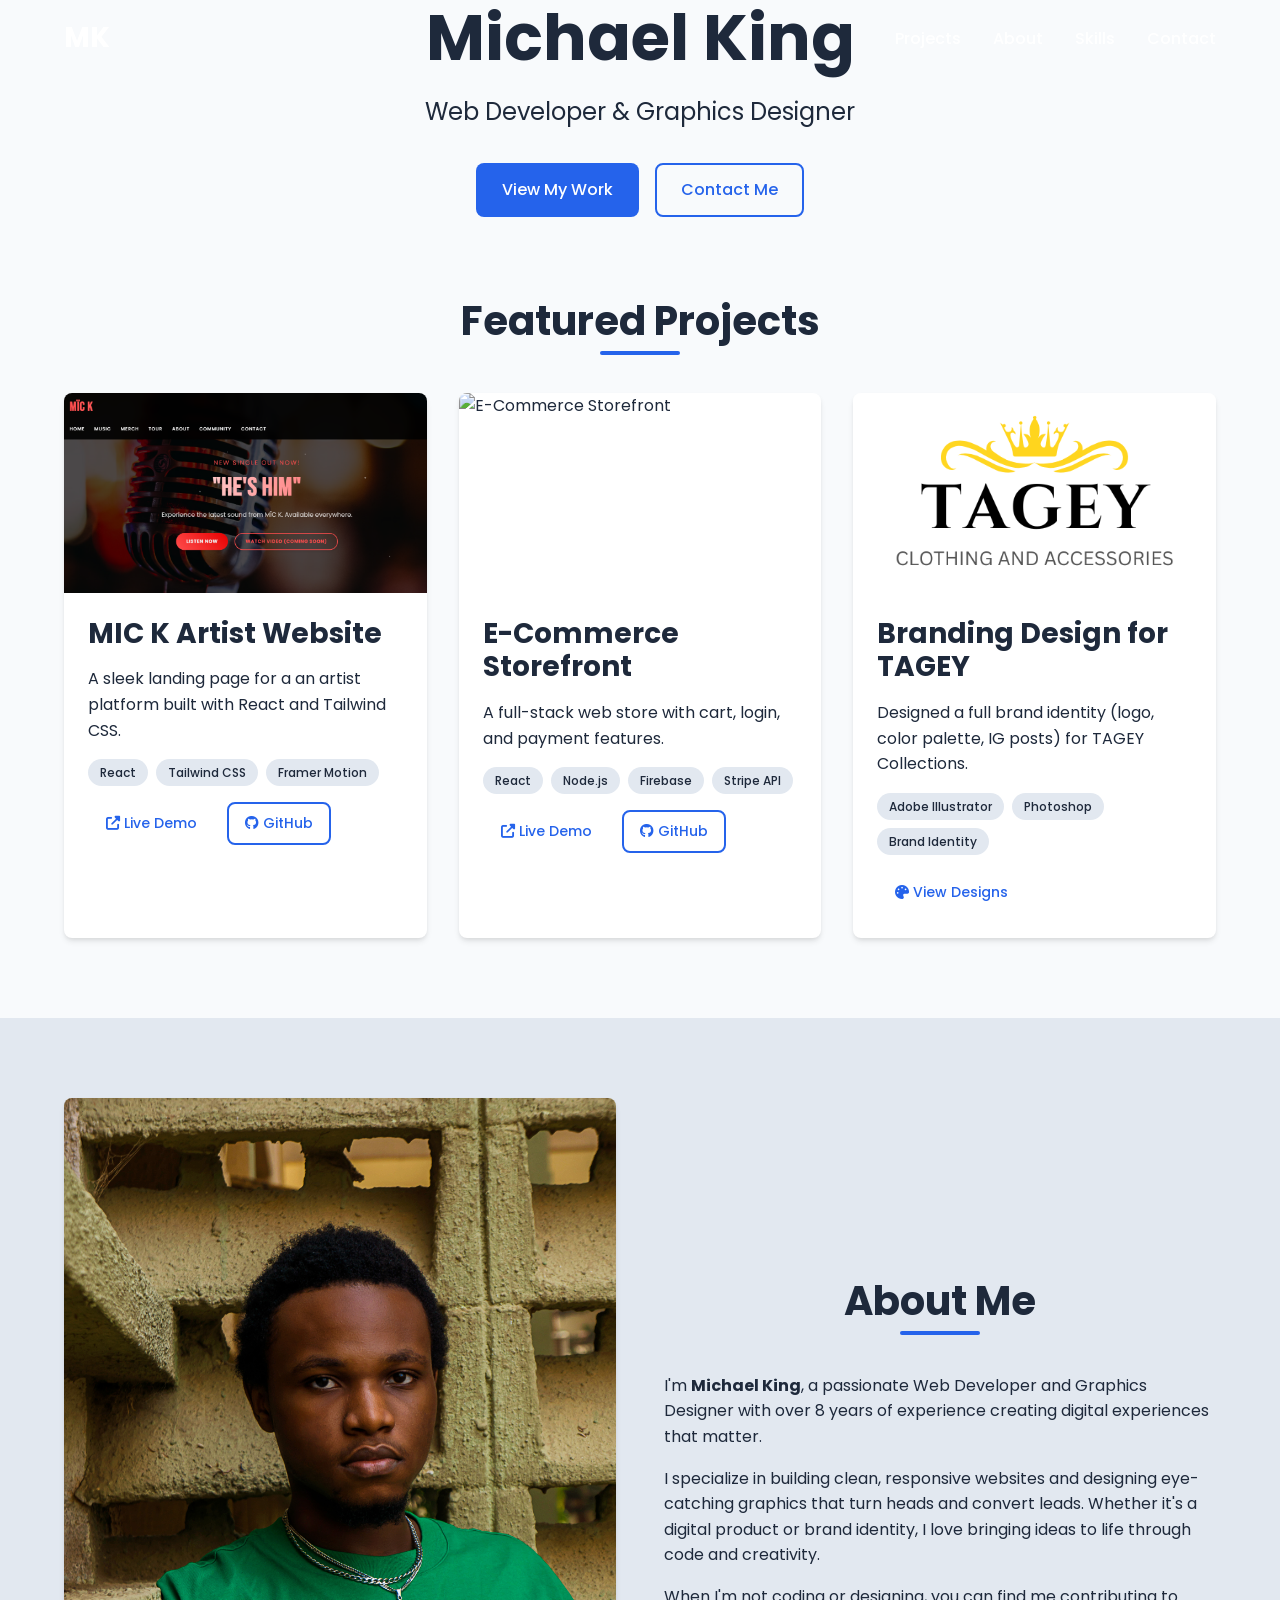
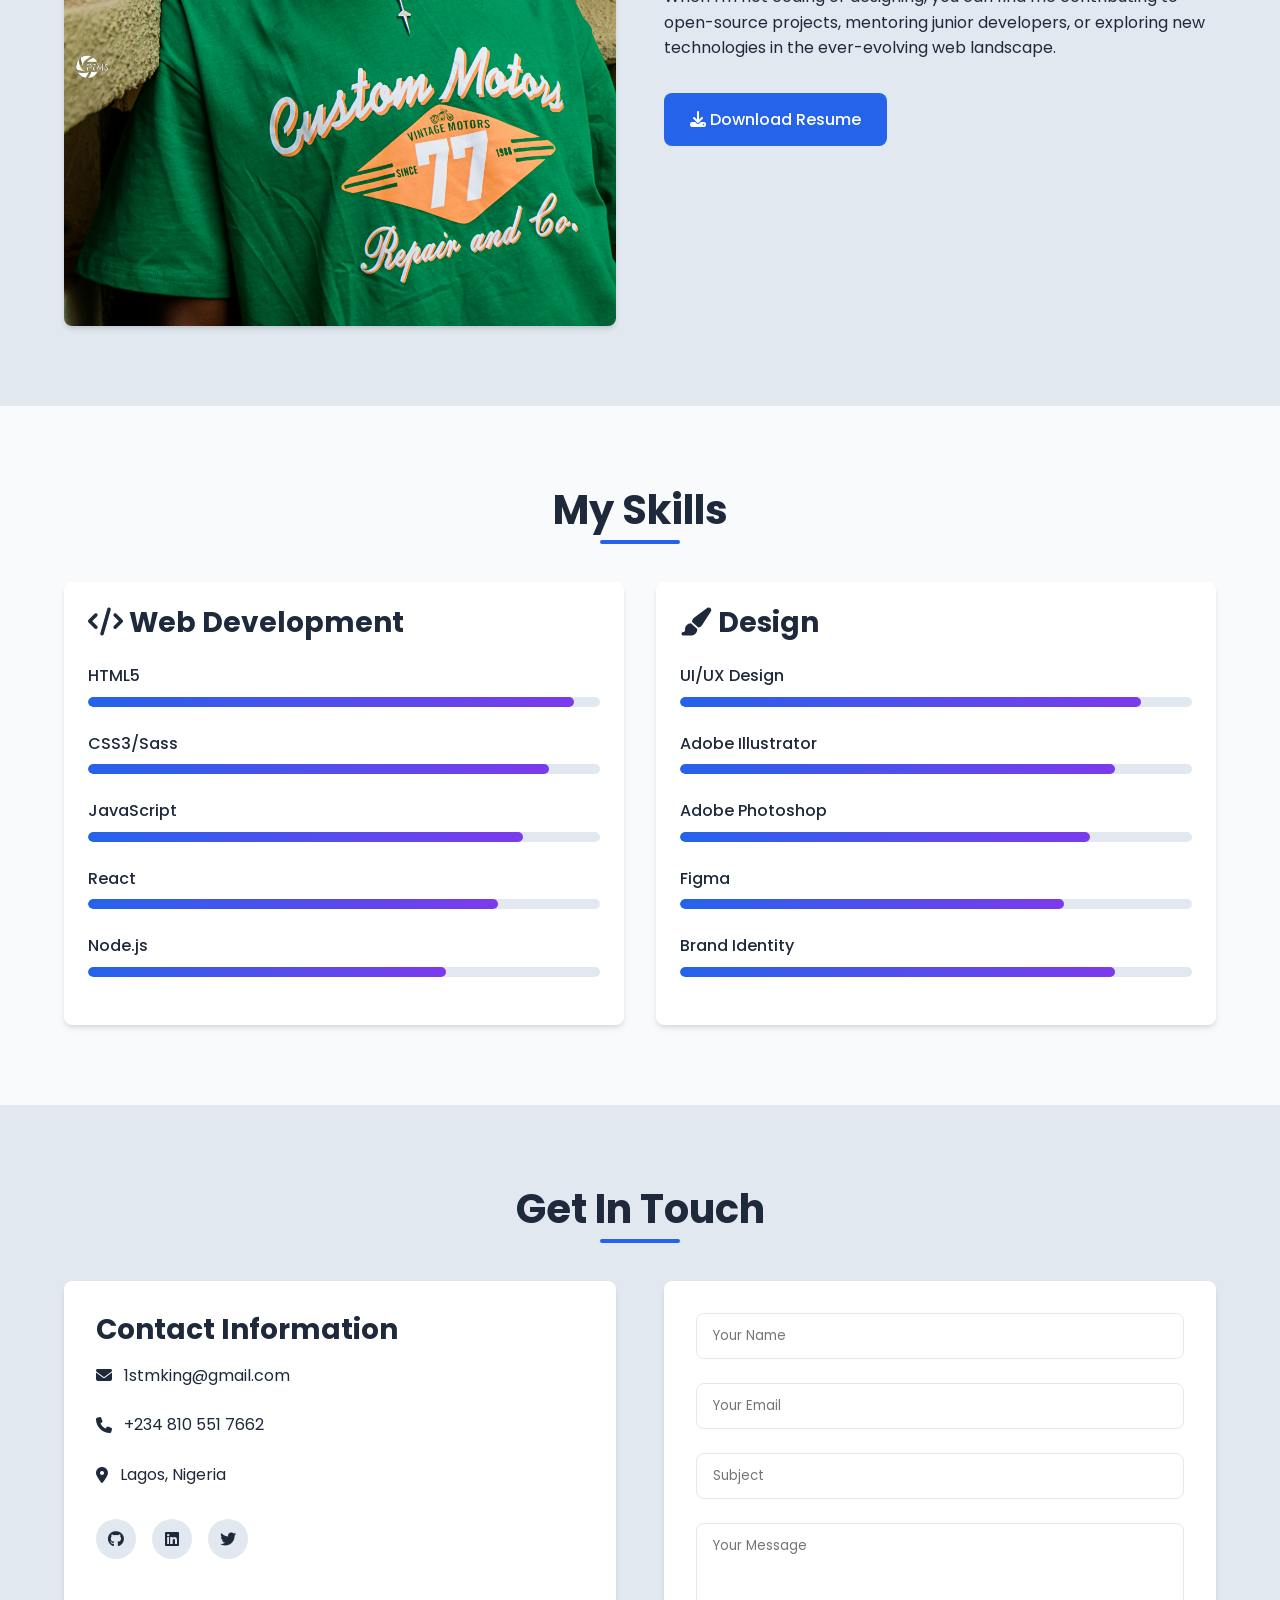
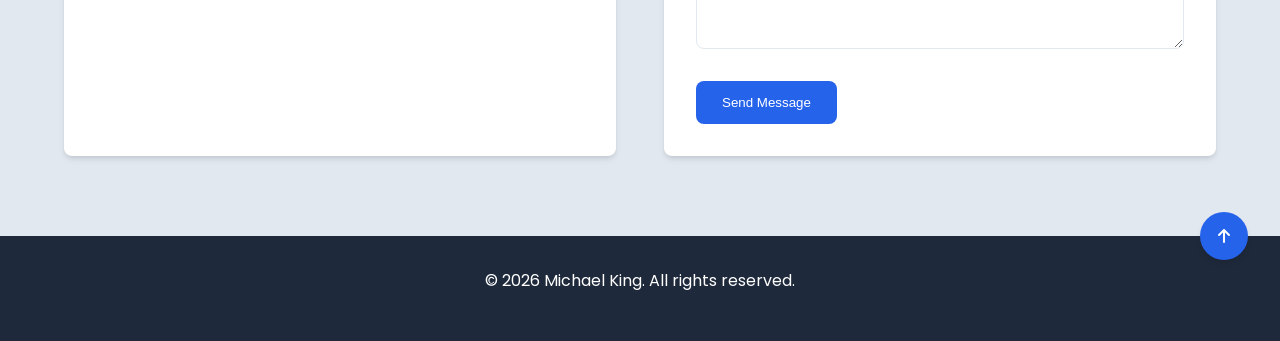
==== index.html @ 0f8b3e65 "Add website files" ====
<!DOCTYPE html>
<html lang="en">
<head>
  <meta charset="UTF-8" />
  <meta name="viewport" content="width=device-width, initial-scale=1.0" />
  <meta name="description" content="Professional portfolio of Michael King - Web Developer & Designer">
  <title>Michael King | Web Developer & Designer</title>
  <link rel="preconnect" href="https://fonts.googleapis.com">
  <link rel="preconnect" href="https://fonts.gstatic.com" crossorigin>
  <link href="https://fonts.googleapis.com/css2?family=Poppins:wght@300;400;500;600;700&display=swap" rel="stylesheet">
  <link rel="stylesheet" href="https://cdnjs.cloudflare.com/ajax/libs/font-awesome/6.4.0/css/all.min.css">
  <link rel="stylesheet" href="style.css">
</head>
<body>
  <header id="header">
    <nav class="navbar">
      <div class="container">
        <a href="#" class="logo">MK</a>
        <ul class="nav-links">
          <li><a href="#projects">Projects</a></li>
          <li><a href="#about">About</a></li>
          <li><a href="#skills">Skills</a></li>
          <li><a href="#contact">Contact</a></li>
        </ul>
        <div class="hamburger">
          <span></span>
          <span></span>
          <span></span>
        </div>
      </div>
    </nav>
    <div class="hero">
      <div class="container">
        <h1 class="hero-title">Michael King</h1>
        <p class="hero-subtitle">Web Developer & Graphics Designer</p>
        <div class="hero-cta">
          <a href="#projects" class="btn btn-primary">View My Work</a>
          <a href="#contact" class="btn btn-outline">Contact Me</a>
        </div>
      </div>
    </div>
  </header>

  <main>
    <section id="projects" class="section">
      <div class="container">
        <h2 class="section-title">Featured Projects</h2>
        <div class="projects-grid">
          <div class="project-card">
            <div class="project-image">
              <img src="images/mick 1.PNG" alt="Artist Landing Page">
            </div>
            <div class="project-content">
              <h3>MIC K Artist Website</h3>
              <p>A sleek landing page for a an artist platform built with React and Tailwind CSS.</p>
              <div class="project-tech">
                <span>React</span>
                <span>Tailwind CSS</span>
                <span>Framer Motion</span>
              </div>
              <div class="project-links">
                <a href="#" class="btn btn-small"><i class="fas fa-external-link-alt"></i> Live Demo</a>
                <a href="#" class="btn btn-small btn-outline"><i class="fab fa-github"></i> GitHub</a>
              </div>
            </div>
          </div>

          <div class="project-card">
            <div class="project-image">
              <img src="https://images.unsplash.com/photo-1551434678-e076c223a692?ixlib=rb-4.0.3&ixid=M3wxMjA3fDB8MHxwaG90by1wYWdlfHx8fGVufDB8fHx8fA%3D%3D&auto=format&fit=crop&w=1000&q=80" alt="E-Commerce Storefront">
            </div>
            <div class="project-content">
              <h3>E-Commerce Storefront</h3>
              <p>A full-stack web store with cart, login, and payment features.</p>
              <div class="project-tech">
                <span>React</span>
                <span>Node.js</span>
                <span>Firebase</span>
                <span>Stripe API</span>
              </div>
              <div class="project-links">
                <a href="#" class="btn btn-small"><i class="fas fa-external-link-alt"></i> Live Demo</a>
                <a href="#" class="btn btn-small btn-outline"><i class="fab fa-github"></i> GitHub</a>
              </div>
            </div>
          </div>

          <div class="project-card">
            <div class="project-image">
              <img src="images/1.png" alt="Branding Design">
            </div>
            <div class="project-content">
              <h3>Branding Design for TAGEY</h3>
              <p>Designed a full brand identity (logo, color palette, IG posts) for TAGEY Collections.</p>
              <div class="project-tech">
                <span>Adobe Illustrator</span>
                <span>Photoshop</span>
                <span>Brand Identity</span>
              </div>
              <div class="project-links">
                <a href="images/1.png" class="btn btn-small"><i class="fas fa-palette"></i> View Designs</a>
              </div>
            </div>
          </div>
        </div>
      </div>
    </section>

    <section id="about" class="section bg-light">
      <div class="container">
        <div class="about-grid">
          <div class="about-image">
            <img src="images/mic 2.jpg" alt="Michael King">
          </div>
          <div class="about-content">
            <h2 class="section-title">About Me</h2>
            <p>I'm <strong>Michael King</strong>, a passionate Web Developer and Graphics Designer with over 8 years of experience creating digital experiences that matter.</p>
            <p>I specialize in building clean, responsive websites and designing eye-catching graphics that turn heads and convert leads. Whether it's a digital product or brand identity, I love bringing ideas to life through code and creativity.</p>
            <p>When I'm not coding or designing, you can find me contributing to open-source projects, mentoring junior developers, or exploring new technologies in the ever-evolving web landscape.</p>
            <a href="#" class="btn btn-primary mt-2"><i class="fas fa-download"></i> Download Resume</a>
          </div>
        </div>
      </div>
    </section>

    <section id="skills" class="section">
      <div class="container">
        <h2 class="section-title">My Skills</h2>
        <div class="skills-grid">
          <div class="skill-category">
            <h3><i class="fas fa-code"></i> Web Development</h3>
            <div class="skill-items">
              <div class="skill-item">
                <span>HTML5</span>
                <div class="skill-bar">
                  <div class="skill-level" style="width: 95%"></div>
                </div>
              </div>
              <div class="skill-item">
                <span>CSS3/Sass</span>
                <div class="skill-bar">
                  <div class="skill-level" style="width: 90%"></div>
                </div>
              </div>
              <div class="skill-item">
                <span>JavaScript</span>
                <div class="skill-bar">
                  <div class="skill-level" style="width: 85%"></div>
                </div>
              </div>
              <div class="skill-item">
                <span>React</span>
                <div class="skill-bar">
                  <div class="skill-level" style="width: 80%"></div>
                </div>
              </div>
              <div class="skill-item">
                <span>Node.js</span>
                <div class="skill-bar">
                  <div class="skill-level" style="width: 70%"></div>
                </div>
              </div>
            </div>
          </div>

          <div class="skill-category">
            <h3><i class="fas fa-paint-brush"></i> Design</h3>
            <div class="skill-items">
              <div class="skill-item">
                <span>UI/UX Design</span>
                <div class="skill-bar">
                  <div class="skill-level" style="width: 90%"></div>
                </div>
              </div>
              <div class="skill-item">
                <span>Adobe Illustrator</span>
                <div class="skill-bar">
                  <div class="skill-level" style="width: 85%"></div>
                </div>
              </div>
              <div class="skill-item">
                <span>Adobe Photoshop</span>
                <div class="skill-bar">
                  <div class="skill-level" style="width: 80%"></div>
                </div>
              </div>
              <div class="skill-item">
                <span>Figma</span>
                <div class="skill-bar">
                  <div class="skill-level" style="width: 75%"></div>
                </div>
              </div>
              <div class="skill-item">
                <span>Brand Identity</span>
                <div class="skill-bar">
                  <div class="skill-level" style="width: 85%"></div>
                </div>
              </div>
            </div>
          </div>
        </div>
      </div>
    </section>

    <section id="contact" class="section bg-light">
      <div class="container">
        <h2 class="section-title">Get In Touch</h2>
        <div class="contact-grid">
          <div class="contact-info">
            <h3>Contact Information</h3>
            <p><i class="fas fa-envelope"></i> 1stmking@gmail.com</p>
            <p><i class="fas fa-phone"></i> +234 810 551 7662</p>
            <p><i class="fas fa-map-marker-alt"></i> Lagos, Nigeria</p>
            <div class="social-links">
              <a href="#"><i class="fab fa-github"></i></a>
              <a href="#"><i class="fab fa-linkedin"></i></a>
              <a href="#"><i class="fab fa-twitter"></i></a>
            </div>
          </div>
          <form class="contact-form" id="contactForm">
            <div class="form-group">
              <input type="text" id="name" placeholder="Your Name" required>
            </div>
            <div class="form-group">
              <input type="email" id="email" placeholder="Your Email" required>
            </div>
            <div class="form-group">
              <input type="text" id="subject" placeholder="Subject">
            </div>
            <div class="form-group">
              <textarea id="message" rows="5" placeholder="Your Message" required></textarea>
            </div>
            <button type="submit" class="btn btn-primary">Send Message</button>
          </form>
        </div>
      </div>
    </section>
  </main>

  <footer class="footer">
    <div class="container">
      <p>&copy; <span id="year"></span> Michael King. All rights reserved.</p>
      <a href="#header" class="back-to-top"><i class="fas fa-arrow-up"></i></a>
    </div>
  </footer>

  <script src="script.js"></script>
</body>
</html>
---- style.css ----
:root {
  --primary-color: #2563eb;
  --primary-dark: #1d4ed8;
  --secondary-color: #7c3aed;
  --dark-color: #1e293b;
  --light-color: #f8fafc;
  --gray-color: #64748b;
  --light-gray: #e2e8f0;
  --success-color: #10b981;
  --danger-color: #ef4444;
  --warning-color: #f59e0b;
  --border-radius: 8px;
  --box-shadow: 0 4px 6px -1px rgba(0, 0, 0, 0.1), 0 2px 4px -1px rgba(0, 0, 0, 0.06);
  --transition: all 0.3s ease;
}

* {
  margin: 0;
  padding: 0;
  box-sizing: border-box;
}

body {
  font-family: 'Poppins', sans-serif;
  line-height: 1.6;
  color: var(--dark-color);
  background-color: var(--light-color);
  overflow-x: hidden;
}

.container {
  width: 100%;
  max-width: 1200px;
  margin: 0 auto;
  padding: 0 1.5rem;
}

/* Typography */
h1, h2, h3, h4, h5, h6 {
  font-weight: 700;
  line-height: 1.2;
  margin-bottom: 1rem;
}

h1 {
  font-size: 3rem;
}

h2 {
  font-size: 2.5rem;
}

h3 {
  font-size: 1.75rem;
}

p {
  margin-bottom: 1rem;
}

a {
  text-decoration: none;
  color: var(--primary-color);
  transition: var(--transition);
}

a:hover {
  color: var(--primary-dark);
}

/* Buttons */
.btn {
  display: inline-block;
  padding: 0.75rem 1.5rem;
  border-radius: var(--border-radius);
  font-weight: 500;
  text-align: center;
  cursor: pointer;
  transition: var(--transition);
  border: 2px solid transparent;
}

.btn-primary {
  background-color: var(--primary-color);
  color: white;
}

.btn-primary:hover {
  background-color: var(--primary-dark);
  transform: translateY(-2px);
}

.btn-outline {
  background-color: transparent;
  border-color: var(--primary-color);
  color: var(--primary-color);
}

.btn-outline:hover {
  background-color: var(--primary-color);
  color: white;
  transform: translateY(-2px);
}

.btn-small {
  padding: 0.5rem 1rem;
  font-size: 0.875rem;
}

/* Utility Classes */
.mt-1 { margin-top: 0.5rem; }
.mt-2 { margin-top: 1rem; }
.mt-3 { margin-top: 1.5rem; }
.mt-4 { margin-top: 2rem; }

.text-center { text-align: center; }
.bg-light { background-color: var(--light-gray); }

/* Section Styling */
.section {
  padding: 5rem 0;
}

.section-title {
  position: relative;
  margin-bottom: 3rem;
  text-align: center;
}

.section-title::after {
  content: '';
  position: absolute;
  bottom: -10px;
  left: 50%;
  transform: translateX(-50%);
  width: 80px;
  height: 4px;
  background-color: var(--primary-color);
  border-radius: 2px;
}

/* Header & Navigation */
.header {
  position: relative;
  height: 100vh;
  background: linear-gradient(135deg, var(--dark-color), var(--primary-dark));
  color: white;
  overflow: hidden;
}

.navbar {
  position: fixed;
  top: 0;
  left: 0;
  width: 100%;
  z-index: 1000;
  padding: 1rem 0;
  transition: var(--transition);
}

.navbar.scrolled {
  background-color: rgba(30, 41, 59, 0.95);
  box-shadow: var(--box-shadow);
  padding: 0.5rem 0;
}

.navbar .container {
  display: flex;
  justify-content: space-between;
  align-items: center;
}

.logo {
  font-size: 1.75rem;
  font-weight: 700;
  color: white;
}

.nav-links {
  display: flex;
  list-style: none;
}

.nav-links li {
  margin-left: 2rem;
}

.nav-links a {
  color: white;
  font-weight: 500;
  position: relative;
}

.nav-links a::after {
  content: '';
  position: absolute;
  bottom: -5px;
  left: 0;
  width: 0;
  height: 2px;
  background-color: white;
  transition: var(--transition);
}

.nav-links a:hover::after {
  width: 100%;
}

.hamburger {
  display: none;
  cursor: pointer;
  width: 30px;
  height: 20px;
  flex-direction: column;
  justify-content: space-between;
}

.hamburger span {
  display: block;
  width: 100%;
  height: 3px;
  background-color: white;
  transition: var(--transition);
}

/* Hero Section */
.hero {
  height: 100%;
  display: flex;
  align-items: center;
  text-align: center;
}

.hero-title {
  font-size: 4rem;
  margin-bottom: 1rem;
  animation: fadeInDown 1s ease;
}

.hero-subtitle {
  font-size: 1.5rem;
  margin-bottom: 2rem;
  opacity: 0.9;
  animation: fadeInUp 1s ease 0.3s forwards;
  opacity: 0;
}

.hero-cta {
  display: flex;
  justify-content: center;
  gap: 1rem;
  animation: fadeInUp 1s ease 0.6s forwards;
  opacity: 0;
}

/* Projects Section */
.projects-grid {
  display: grid;
  grid-template-columns: repeat(auto-fill, minmax(350px, 1fr));
  gap: 2rem;
  margin-top: 2rem;
}

.project-card {
  background-color: white;
  border-radius: var(--border-radius);
  overflow: hidden;
  box-shadow: var(--box-shadow);
  transition: var(--transition);
}

.project-card:hover {
  transform: translateY(-10px);
  box-shadow: 0 10px 15px -3px rgba(0, 0, 0, 0.1), 0 4px 6px -2px rgba(0, 0, 0, 0.05);
}

.project-image {
  height: 200px;
  overflow: hidden;
}

.project-image img {
  width: 100%;
  height: 100%;
  object-fit: cover;
  transition: var(--transition);
}

.project-card:hover .project-image img {
  transform: scale(1.05);
}

.project-content {
  padding: 1.5rem;
}

.project-tech {
  display: flex;
  flex-wrap: wrap;
  gap: 0.5rem;
  margin: 1rem 0;
}

.project-tech span {
  background-color: var(--light-gray);
  padding: 0.25rem 0.75rem;
  border-radius: 20px;
  font-size: 0.75rem;
  font-weight: 500;
}

.project-links {
  display: flex;
  gap: 0.75rem;
}

/* About Section */
.about-grid {
  display: grid;
  grid-template-columns: repeat(auto-fit, minmax(300px, 1fr));
  gap: 3rem;
  align-items: center;
}

.about-image {
  border-radius: var(--border-radius);
  overflow: hidden;
  box-shadow: var(--box-shadow);
}

.about-image img {
  width: 100%;
  height: auto;
  display: block;
}

/* Skills Section */
.skills-grid {
  display: grid;
  grid-template-columns: repeat(auto-fit, minmax(300px, 1fr));
  gap: 2rem;
}

.skill-category {
  background-color: white;
  padding: 1.5rem;
  border-radius: var(--border-radius);
  box-shadow: var(--box-shadow);
}

.skill-items {
  margin-top: 1.5rem;
}

.skill-item {
  margin-bottom: 1.5rem;
}

.skill-item span {
  display: block;
  margin-bottom: 0.5rem;
  font-weight: 500;
}

.skill-bar {
  height: 10px;
  background-color: var(--light-gray);
  border-radius: 5px;
  overflow: hidden;
}

.skill-level {
  height: 100%;
  background: linear-gradient(90deg, var(--primary-color), var(--secondary-color));
  border-radius: 5px;
  transition: width 1.5s ease;
}

/* Contact Section */
.contact-grid {
  display: grid;
  grid-template-columns: repeat(auto-fit, minmax(300px, 1fr));
  gap: 3rem;
}

.contact-info {
  background-color: white;
  padding: 2rem;
  border-radius: var(--border-radius);
  box-shadow: var(--box-shadow);
}

.contact-info p {
  margin-bottom: 1.5rem;
  display: flex;
  align-items: center;
  gap: 0.75rem;
}

.social-links {
  display: flex;
  gap: 1rem;
  margin-top: 2rem;
}

.social-links a {
  display: flex;
  align-items: center;
  justify-content: center;
  width: 40px;
  height: 40px;
  border-radius: 50%;
  background-color: var(--light-gray);
  color: var(--dark-color);
  transition: var(--transition);
}

.social-links a:hover {
  background-color: var(--primary-color);
  color: white;
  transform: translateY(-3px);
}

.contact-form {
  background-color: white;
  padding: 2rem;
  border-radius: var(--border-radius);
  box-shadow: var(--box-shadow);
}

.form-group {
  margin-bottom: 1.5rem;
}

.form-group input,
.form-group textarea {
  width: 100%;
  padding: 0.75rem 1rem;
  border: 1px solid var(--light-gray);
  border-radius: var(--border-radius);
  font-family: inherit;
  transition: var(--transition);
}

.form-group input:focus,
.form-group textarea:focus {
  outline: none;
  border-color: var(--primary-color);
  box-shadow: 0 0 0 3px rgba(37, 99, 235, 0.1);
}

/* Footer */
.footer {
  background-color: var(--dark-color);
  color: white;
  padding: 2rem 0;
  text-align: center;
  position: relative;
}

.back-to-top {
  position: absolute;
  right: 2rem;
  top: -1.5rem;
  width: 3rem;
  height: 3rem;
  background-color: var(--primary-color);
  color: white;
  border-radius: 50%;
  display: flex;
  align-items: center;
  justify-content: center;
  box-shadow: var(--box-shadow);
  transition: var(--transition);
}

.back-to-top:hover {
  background-color: var(--primary-dark);
  transform: translateY(-3px);
}

/* Animations */
@keyframes fadeInDown {
  from {
    opacity: 0;
    transform: translateY(-30px);
  }
  to {
    opacity: 1;
    transform: translateY(0);
  }
}

@keyframes fadeInUp {
  from {
    opacity: 0;
    transform: translateY(30px);
  }
  to {
    opacity: 1;
    transform: translateY(0);
  }
}

/* Responsive Design */
@media (max-width: 992px) {
  .hero-title {
    font-size: 3rem;
  }
}

@media (max-width: 768px) {
  .hamburger {
    display: flex;
  }

  .nav-links {
    position: fixed;
    top: 70px;
    left: -100%;
    width: 100%;
    height: calc(100vh - 70px);
    background-color: var(--dark-color);
    flex-direction: column;
    align-items: center;
    justify-content: center;
    transition: var(--transition);
  }

  .nav-links.active {
    left: 0;
  }

  .nav-links li {
    margin: 1rem 0;
  }

  .hero-title {
    font-size: 2.5rem;
  }

  .hero-subtitle {
    font-size: 1.25rem;
  }

  .hero-cta {
    flex-direction: column;
    align-items: center;
  }

  .about-grid {
    grid-template-columns: 1fr;
  }

  .about-image {
    order: -1;
  }
}

@media (max-width: 576px) {
  .section {
    padding: 3rem 0;
  }

  .section-title {
    font-size: 2rem;
  }

  .hero-title {
    font-size: 2rem;
  }
}
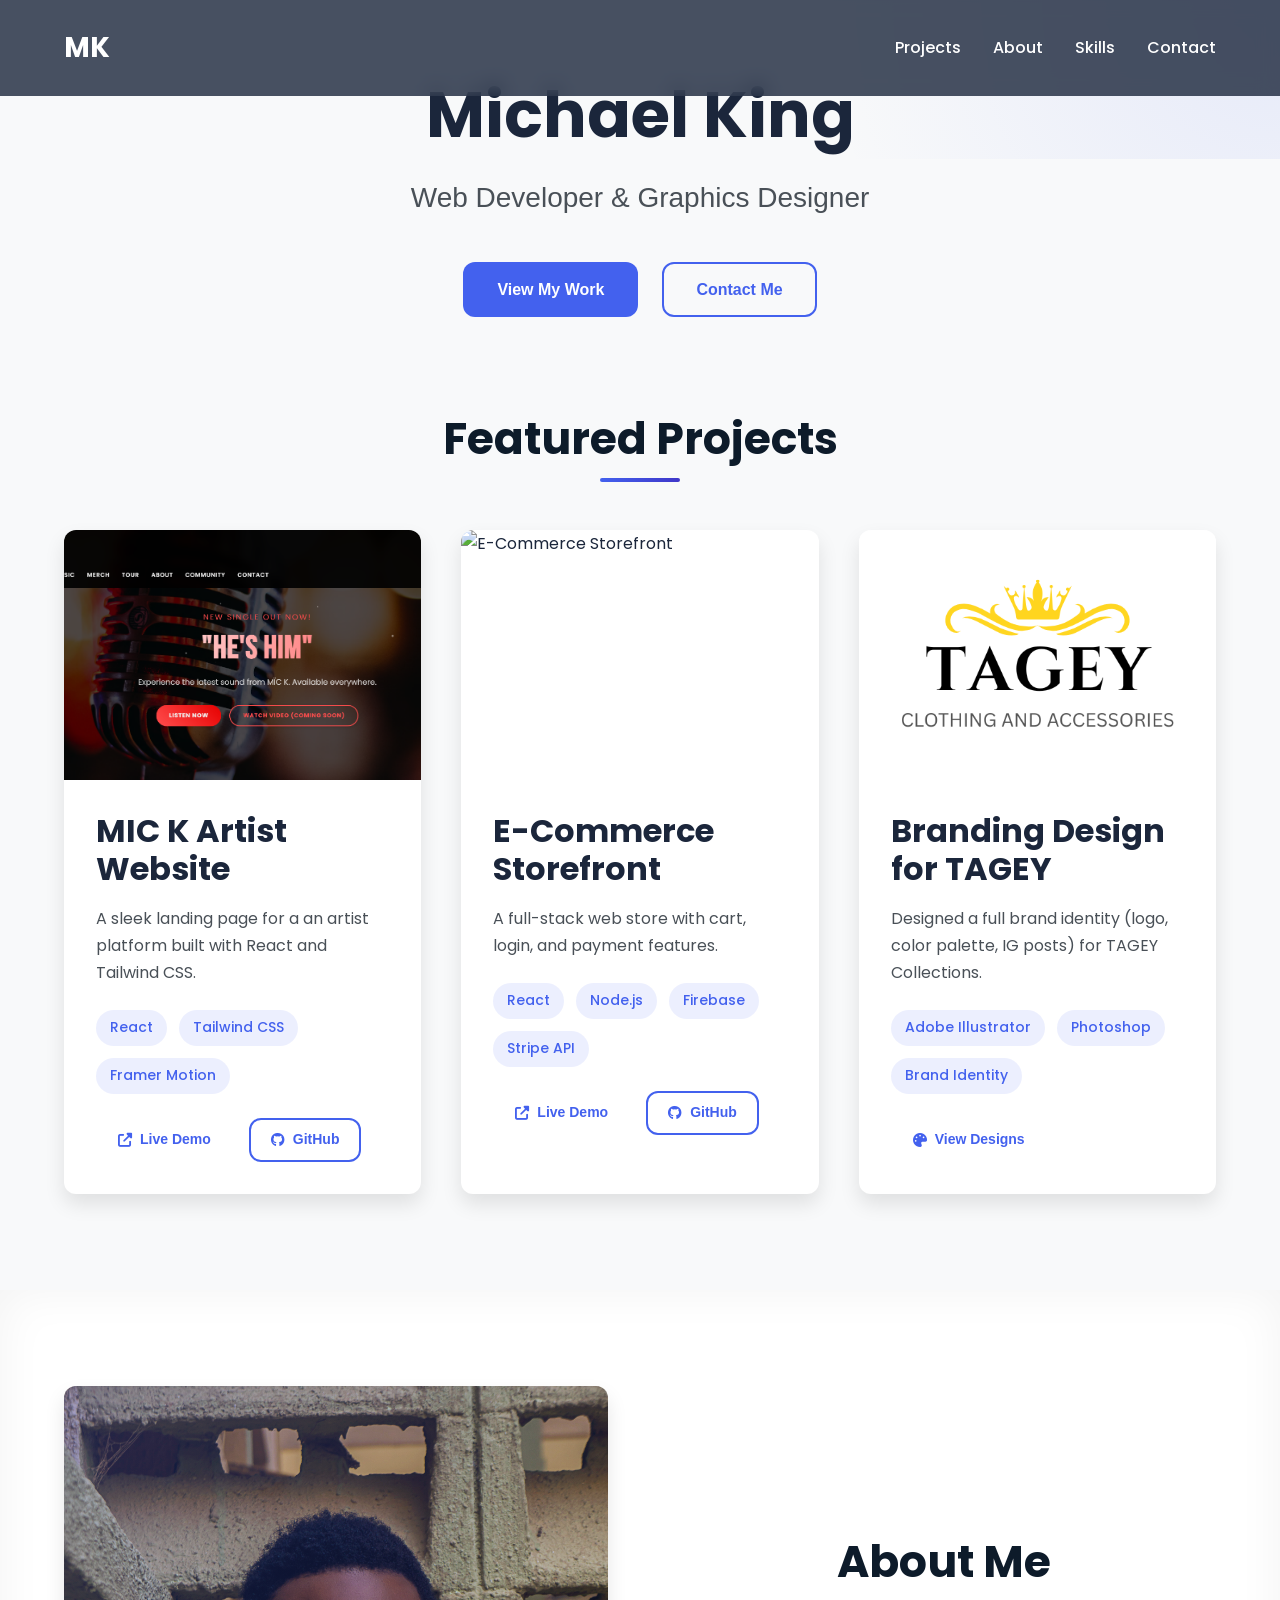
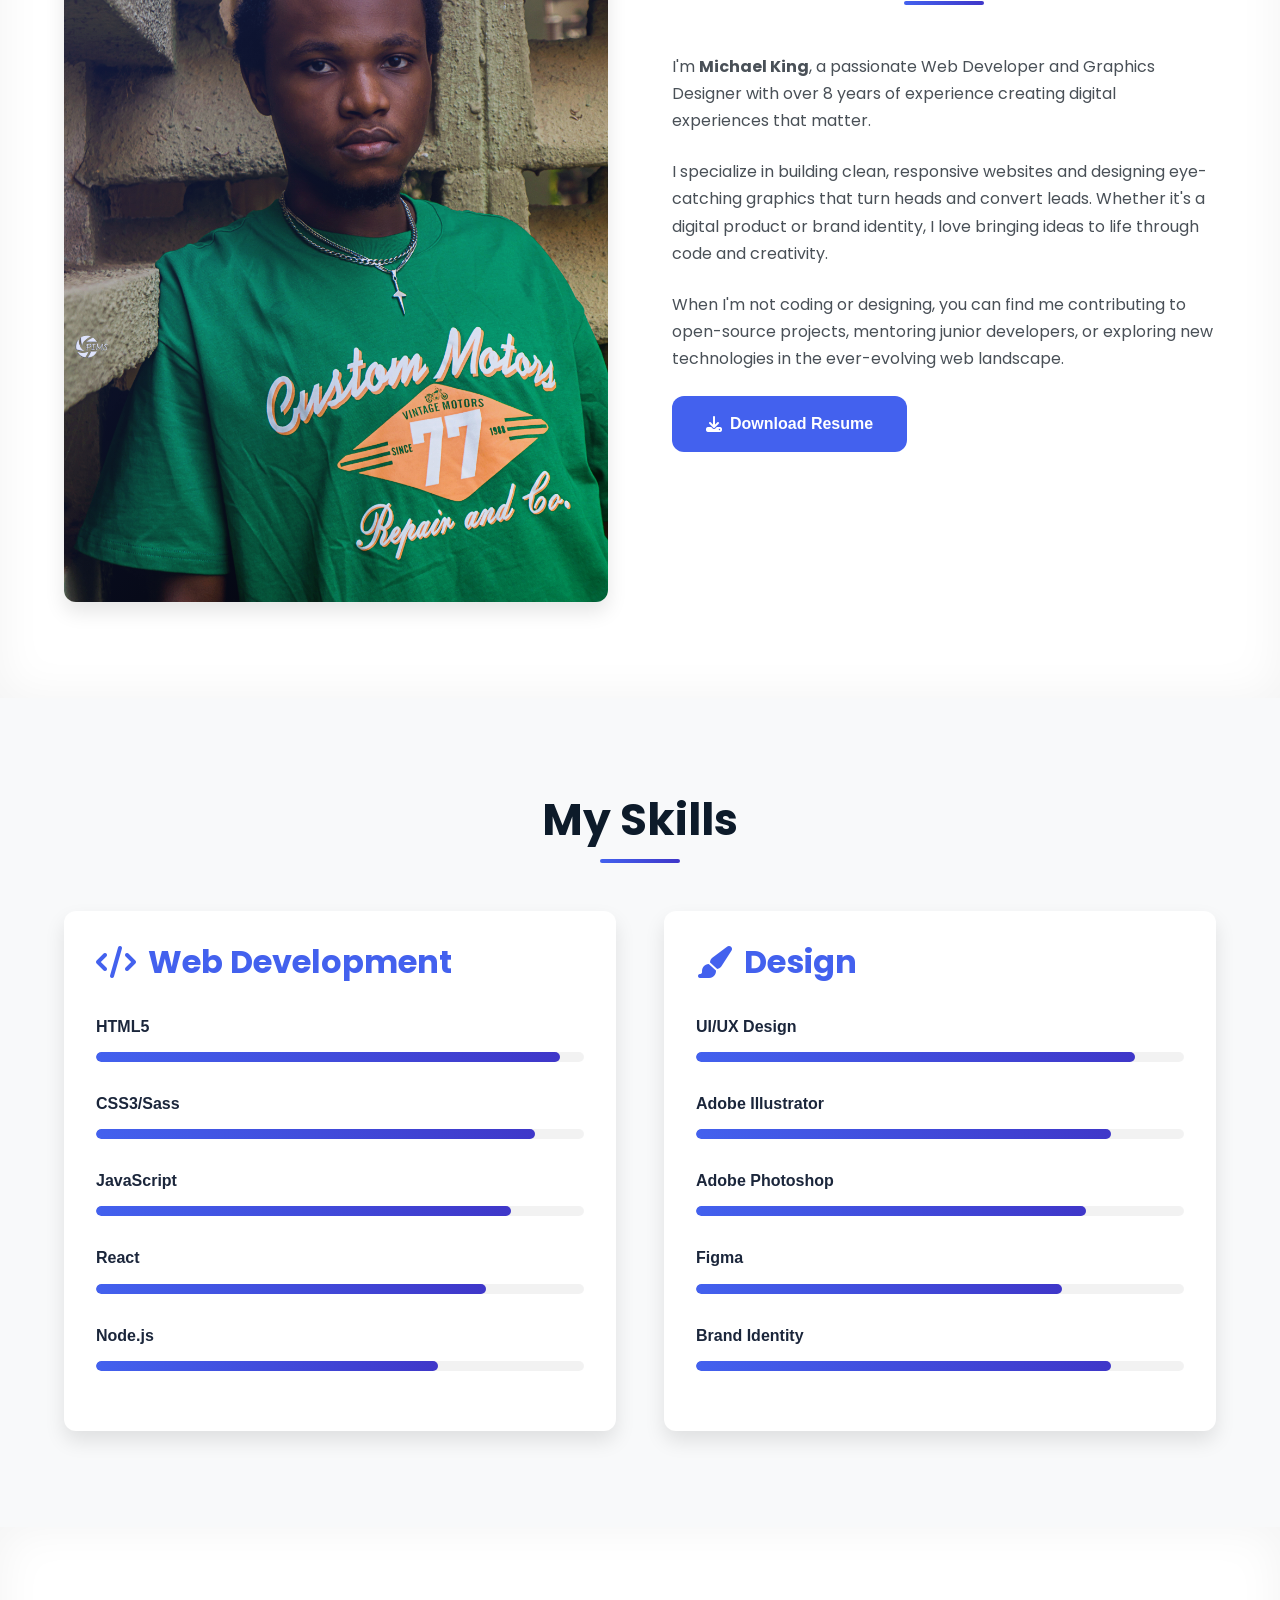
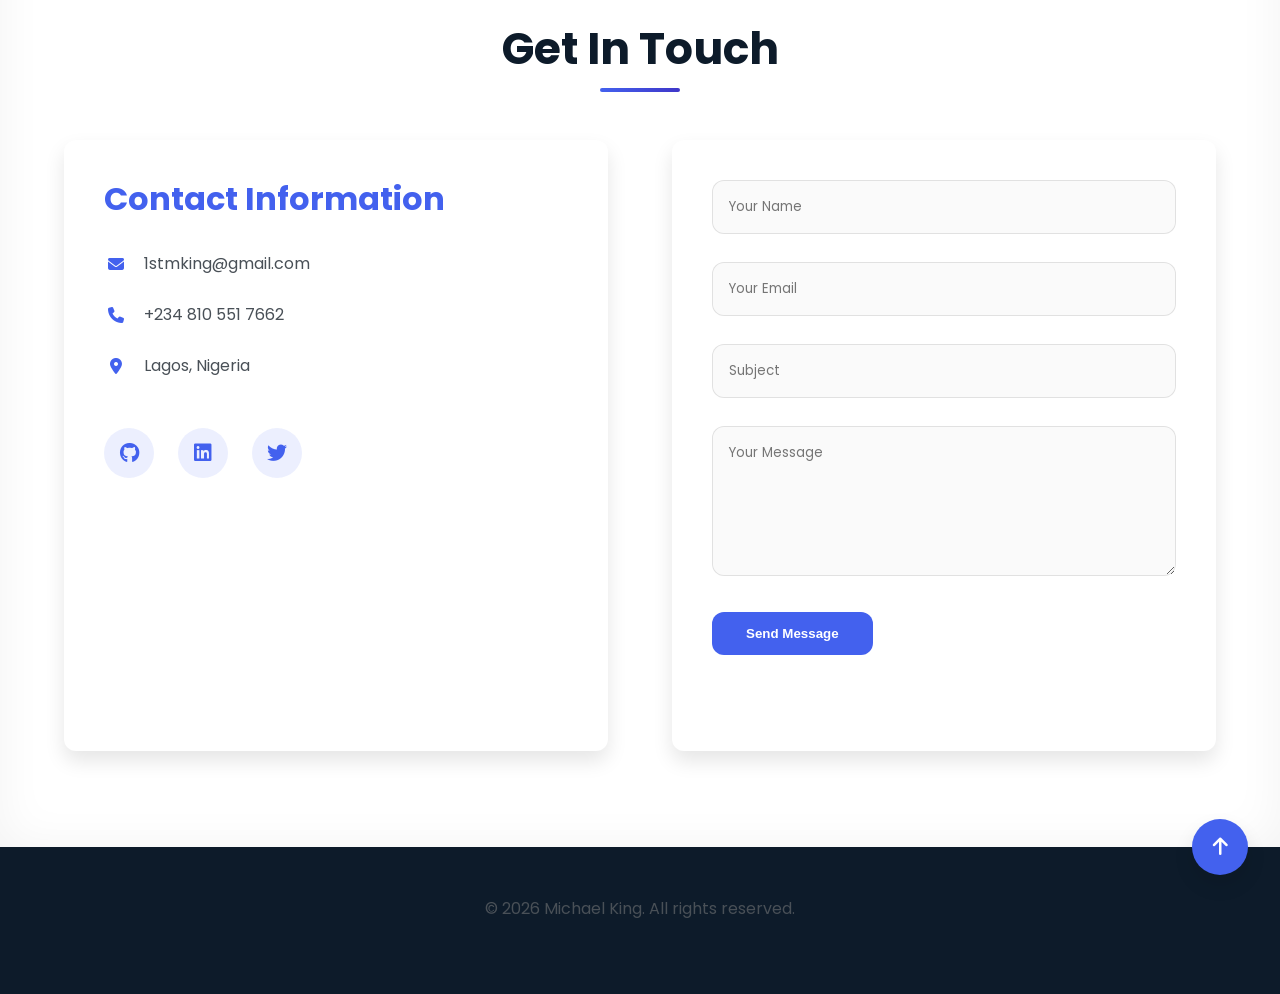
==== commit c22b67cb: "Initial website upload" ====
--- a/index.html
+++ b/index.html
@@ -212,25 +212,27 @@
             <p><i class="fas fa-phone"></i> +234 810 551 7662</p>
             <p><i class="fas fa-map-marker-alt"></i> Lagos, Nigeria</p>
             <div class="social-links">
-              <a href="#"><i class="fab fa-github"></i></a>
+              <a href="https://github.com/1thekinghimself"><i class="fab fa-github"></i></a>
               <a href="#"><i class="fab fa-linkedin"></i></a>
-              <a href="#"><i class="fab fa-twitter"></i></a>
-            </div>
-          </div>
-          <form class="contact-form" id="contactForm">
-            <div class="form-group">
-              <input type="text" id="name" placeholder="Your Name" required>
-            </div>
-            <div class="form-group">
-              <input type="email" id="email" placeholder="Your Email" required>
-            </div>
-            <div class="form-group">
-              <input type="text" id="subject" placeholder="Subject">
-            </div>
-            <div class="form-group">
-              <textarea id="message" rows="5" placeholder="Your Message" required></textarea>
-            </div>
+              <a href="https://x.com/0_poltergeist_1"><i class="fab fa-twitter"></i></a>
+            </div>
+          </div>
+          <form class="contact-form" id="contactForm" action="https://formspree.io/f/xanbyegb" method="POST">
+            <div class="form-group">
+              <input type="text" name="name" id="name" placeholder="Your Name" required>
+            </div>
+            <div class="form-group">
+              <input type="email" name="email" id="email" placeholder="Your Email" required>
+            </div>
+            <div class="form-group">
+              <input type="text" name="subject" id="subject" placeholder="Subject">
+            </div>
+            <div class="form-group">
+              <textarea name="message" id="message" rows="5" placeholder="Your Message" required></textarea>
+            </div>
+            <input type="hidden" name="_next" value="https://yourdomain.com/thank-you.html">
             <button type="submit" class="btn btn-primary">Send Message</button>
+            <div class="form-status" id="formStatus"></div>
           </form>
         </div>
       </div>
--- a/style.css
+++ b/style.css
@@ -1,33 +1,80 @@
+/* ========== ROOT VARIABLES ========== */
 :root {
-  --primary-color: #2563eb;
-  --primary-dark: #1d4ed8;
-  --secondary-color: #7c3aed;
-  --dark-color: #1e293b;
-  --light-color: #f8fafc;
-  --gray-color: #64748b;
-  --light-gray: #e2e8f0;
-  --success-color: #10b981;
-  --danger-color: #ef4444;
-  --warning-color: #f59e0b;
-  --border-radius: 8px;
-  --box-shadow: 0 4px 6px -1px rgba(0, 0, 0, 0.1), 0 2px 4px -1px rgba(0, 0, 0, 0.06);
-  --transition: all 0.3s ease;
-}
-
+  --primary: #4361ee;
+  --primary-dark: #3a56d4;
+  --secondary: #3f37c9;
+  --dark: #1b263b;
+  --darker: #0d1b2a;
+  --light: #f8f9fa;
+  --lighter: #ffffff;
+  --gray: #adb5bd;
+  --dark-gray: #495057;
+  --success: #4cc9f0;
+  --danger: #f72585;
+  --warning: #f8961e;
+  --info: #4895ef;
+  
+  --border-radius: 12px;
+  --box-shadow: 0 10px 20px rgba(0, 0, 0, 0.1);
+  --transition: all 0.3s cubic-bezier(0.25, 0.8, 0.25, 1);
+  
+  --font-heading: 'Poppins', sans-serif;
+  --font-body: 'Poppins', sans-serif;
+}
+
+/* ========== BASE STYLES ========== */
 * {
   margin: 0;
   padding: 0;
   box-sizing: border-box;
 }
 
+html {
+  scroll-behavior: smooth;
+}
+
 body {
-  font-family: 'Poppins', sans-serif;
-  line-height: 1.6;
-  color: var(--dark-color);
-  background-color: var(--light-color);
+  font-family: var(--font-body);
+  line-height: 1.7;
+  color: var(--dark);
+  background-color: var(--light);
   overflow-x: hidden;
 }
 
+h1, h2, h3, h4, h5, h6 {
+  font-family: var(--font-heading);
+  font-weight: 700;
+  line-height: 1.2;
+  margin-bottom: 1rem;
+}
+
+h1 { font-size: 3.5rem; }
+h2 { font-size: 2.75rem; }
+h3 { font-size: 2rem; }
+h4 { font-size: 1.5rem; }
+
+p {
+  margin-bottom: 1.5rem;
+  color: var(--dark-gray);
+}
+
+a {
+  text-decoration: none;
+  color: var(--primary);
+  transition: var(--transition);
+}
+
+a:hover {
+  color: var(--primary-dark);
+}
+
+img {
+  max-width: 100%;
+  height: auto;
+  display: block;
+}
+
+/* ========== LAYOUT ========== */
 .container {
   width: 100%;
   max-width: 1200px;
@@ -35,117 +82,102 @@
   padding: 0 1.5rem;
 }
 
-/* Typography */
-h1, h2, h3, h4, h5, h6 {
-  font-weight: 700;
-  line-height: 1.2;
-  margin-bottom: 1rem;
-}
-
-h1 {
-  font-size: 3rem;
-}
-
-h2 {
-  font-size: 2.5rem;
-}
-
-h3 {
-  font-size: 1.75rem;
-}
-
-p {
-  margin-bottom: 1rem;
-}
-
-a {
-  text-decoration: none;
-  color: var(--primary-color);
-  transition: var(--transition);
-}
-
-a:hover {
-  color: var(--primary-dark);
-}
-
-/* Buttons */
-.btn {
-  display: inline-block;
-  padding: 0.75rem 1.5rem;
-  border-radius: var(--border-radius);
-  font-weight: 500;
+.section {
+  padding: 6rem 0;
+}
+
+.section-title {
+  position: relative;
+  margin-bottom: 4rem;
   text-align: center;
-  cursor: pointer;
-  transition: var(--transition);
-  border: 2px solid transparent;
-}
-
-.btn-primary {
-  background-color: var(--primary-color);
-  color: white;
-}
-
-.btn-primary:hover {
-  background-color: var(--primary-dark);
-  transform: translateY(-2px);
-}
-
-.btn-outline {
-  background-color: transparent;
-  border-color: var(--primary-color);
-  color: var(--primary-color);
-}
-
-.btn-outline:hover {
-  background-color: var(--primary-color);
-  color: white;
-  transform: translateY(-2px);
-}
-
-.btn-small {
-  padding: 0.5rem 1rem;
-  font-size: 0.875rem;
-}
-
-/* Utility Classes */
-.mt-1 { margin-top: 0.5rem; }
-.mt-2 { margin-top: 1rem; }
-.mt-3 { margin-top: 1.5rem; }
-.mt-4 { margin-top: 2rem; }
-
-.text-center { text-align: center; }
-.bg-light { background-color: var(--light-gray); }
-
-/* Section Styling */
-.section {
-  padding: 5rem 0;
-}
-
-.section-title {
-  position: relative;
-  margin-bottom: 3rem;
-  text-align: center;
+  color: var(--darker);
 }
 
 .section-title::after {
   content: '';
   position: absolute;
-  bottom: -10px;
+  bottom: -1rem;
   left: 50%;
   transform: translateX(-50%);
   width: 80px;
   height: 4px;
-  background-color: var(--primary-color);
+  background: linear-gradient(90deg, var(--primary), var(--secondary));
   border-radius: 2px;
 }
 
-/* Header & Navigation */
+.bg-light {
+  background-color: var(--lighter);
+  box-shadow: inset 0 0 3rem rgba(0, 0, 0, 0.05);
+}
+
+/* ========== COMPONENTS ========== */
+/* Buttons */
+.btn {
+  display: inline-flex;
+  align-items: center;
+  justify-content: center;
+  padding: 0.75rem 2rem;
+  border-radius: var(--border-radius);
+  font-weight: 600;
+  text-align: center;
+  cursor: pointer;
+  transition: var(--transition);
+  border: 2px solid transparent;
+  gap: 0.5rem;
+}
+
+.btn-primary {
+  background-color: var(--primary);
+  color: var(--lighter);
+}
+
+.btn-primary:hover {
+  background-color: var(--primary-dark);
+  transform: translateY(-3px);
+  box-shadow: 0 5px 15px rgba(67, 97, 238, 0.3);
+}
+
+.btn-outline {
+  background-color: transparent;
+  border-color: var(--primary);
+  color: var(--primary);
+}
+
+.btn-outline:hover {
+  background-color: var(--primary);
+  color: var(--lighter);
+  transform: translateY(-3px);
+  box-shadow: 0 5px 15px rgba(67, 97, 238, 0.3);
+}
+
+.btn-small {
+  padding: 0.5rem 1.25rem;
+  font-size: 0.875rem;
+}
+
+/* Cards */
+.card {
+  background-color: var(--lighter);
+  border-radius: var(--border-radius);
+  overflow: hidden;
+  box-shadow: var(--box-shadow);
+  transition: var(--transition);
+}
+
+.card:hover {
+  transform: translateY(-10px);
+  box-shadow: 0 15px 30px rgba(0, 0, 0, 0.15);
+}
+
+/* ========== HEADER & NAVBAR ========== */
 .header {
   position: relative;
-  height: 100vh;
-  background: linear-gradient(135deg, var(--dark-color), var(--primary-dark));
-  color: white;
+  min-height: 100vh;
+  background: linear-gradient(135deg, var(--darker), var(--dark));
+  color: var(--lighter);
   overflow: hidden;
+  display: flex;
+  flex-direction: column;
 }
 
 .navbar {
@@ -154,14 +186,16 @@
   left: 0;
   width: 100%;
   z-index: 1000;
+  padding: 1.5rem 0;
+  transition: var(--transition);
+  backdrop-filter: blur(10px);
+  background-color: rgba(27, 38, 59, 0.8);
+}
+
+.navbar.scrolled {
+  background-color: rgba(27, 38, 59, 0.95);
   padding: 1rem 0;
-  transition: var(--transition);
-}
-
-.navbar.scrolled {
-  background-color: rgba(30, 41, 59, 0.95);
-  box-shadow: var(--box-shadow);
-  padding: 0.5rem 0;
+  box-shadow: 0 5px 20px rgba(0, 0, 0, 0.1);
 }
 
 .navbar .container {
@@ -173,32 +207,33 @@
 .logo {
   font-size: 1.75rem;
   font-weight: 700;
-  color: white;
+  color: var(--lighter);
+  display: flex;
+  align-items: center;
+  gap: 0.5rem;
 }
 
 .nav-links {
   display: flex;
   list-style: none;
-}
-
-.nav-links li {
-  margin-left: 2rem;
+  gap: 2rem;
 }
 
 .nav-links a {
-  color: white;
+  color: var(--lighter);
   font-weight: 500;
   position: relative;
+  padding: 0.5rem 0;
 }
 
 .nav-links a::after {
   content: '';
   position: absolute;
-  bottom: -5px;
+  bottom: 0;
   left: 0;
   width: 0;
   height: 2px;
-  background-color: white;
+  background-color: var(--lighter);
   transition: var(--transition);
 }
 
@@ -210,45 +245,80 @@
   display: none;
   cursor: pointer;
   width: 30px;
-  height: 20px;
+  height: 24px;
   flex-direction: column;
   justify-content: space-between;
+  z-index: 1001;
 }
 
 .hamburger span {
   display: block;
   width: 100%;
   height: 3px;
-  background-color: white;
-  transition: var(--transition);
+  background-color: var(--lighter);
+  transition: var(--transition);
+  transform-origin: left center;
+}
+
+.hamburger.active span:first-child {
+  transform: rotate(45deg);
+}
+
+.hamburger.active span:nth-child(2) {
+  opacity: 0;
+}
+
+.hamburger.active span:last-child {
+  transform: rotate(-45deg);
 }
 
 /* Hero Section */
 .hero {
+  flex: 1;
+  display: flex;
+  align-items: center;
+  text-align: center;
+  padding-top: 80px;
+  position: relative;
+  overflow: hidden;
+}
+
+.hero::before {
+  content: '';
+  position: absolute;
+  top: -50%;
+  right: -50%;
+  width: 100%;
   height: 100%;
-  display: flex;
-  align-items: center;
-  text-align: center;
+  background: radial-gradient(circle, rgba(67, 97, 238, 0.1) 0%, transparent 70%);
+  z-index: 0;
+}
+
+.hero .container {
+  position: relative;
+  z-index: 1;
 }
 
 .hero-title {
   font-size: 4rem;
-  margin-bottom: 1rem;
+  margin-bottom: 1.5rem;
   animation: fadeInDown 1s ease;
+  line-height: 1.1;
 }
 
 .hero-subtitle {
-  font-size: 1.5rem;
-  margin-bottom: 2rem;
+  font-size: 1.75rem;
+  margin-bottom: 2.5rem;
   opacity: 0.9;
   animation: fadeInUp 1s ease 0.3s forwards;
   opacity: 0;
+  font-weight: 300;
 }
 
 .hero-cta {
   display: flex;
   justify-content: center;
-  gap: 1rem;
+  gap: 1.5rem;
   animation: fadeInUp 1s ease 0.6s forwards;
   opacity: 0;
 }
@@ -257,12 +327,12 @@
 .projects-grid {
   display: grid;
   grid-template-columns: repeat(auto-fill, minmax(350px, 1fr));
-  gap: 2rem;
-  margin-top: 2rem;
+  gap: 2.5rem;
+  margin-top: 3rem;
 }
 
 .project-card {
-  background-color: white;
+  background-color: var(--lighter);
   border-radius: var(--border-radius);
   overflow: hidden;
   box-shadow: var(--box-shadow);
@@ -271,11 +341,11 @@
 
 .project-card:hover {
   transform: translateY(-10px);
-  box-shadow: 0 10px 15px -3px rgba(0, 0, 0, 0.1), 0 4px 6px -2px rgba(0, 0, 0, 0.05);
+  box-shadow: 0 20px 40px rgba(0, 0, 0, 0.15);
 }
 
 .project-image {
-  height: 200px;
+  height: 250px;
   overflow: hidden;
 }
 
@@ -287,38 +357,39 @@
 }
 
 .project-card:hover .project-image img {
-  transform: scale(1.05);
+  transform: scale(1.1);
 }
 
 .project-content {
-  padding: 1.5rem;
+  padding: 2rem;
 }
 
 .project-tech {
   display: flex;
   flex-wrap: wrap;
-  gap: 0.5rem;
-  margin: 1rem 0;
+  gap: 0.75rem;
+  margin: 1.5rem 0;
 }
 
 .project-tech span {
-  background-color: var(--light-gray);
-  padding: 0.25rem 0.75rem;
-  border-radius: 20px;
-  font-size: 0.75rem;
+  background-color: rgba(67, 97, 238, 0.1);
+  color: var(--primary);
+  padding: 0.375rem 0.875rem;
+  border-radius: 50px;
+  font-size: 0.875rem;
   font-weight: 500;
 }
 
 .project-links {
   display: flex;
-  gap: 0.75rem;
+  gap: 1rem;
 }
 
 /* About Section */
 .about-grid {
   display: grid;
   grid-template-columns: repeat(auto-fit, minmax(300px, 1fr));
-  gap: 3rem;
+  gap: 4rem;
   align-items: center;
 }
 
@@ -326,134 +397,227 @@
   border-radius: var(--border-radius);
   overflow: hidden;
   box-shadow: var(--box-shadow);
+  position: relative;
+}
+
+.about-image::before {
+  content: '';
+  position: absolute;
+  top: 0;
+  left: 0;
+  width: 100%;
+  height: 100%;
+  background: linear-gradient(135deg, rgba(67, 97, 238, 0.3), transparent);
+  z-index: 1;
 }
 
 .about-image img {
   width: 100%;
   height: auto;
   display: block;
+  transition: var(--transition);
+}
+
+.about-image:hover img {
+  transform: scale(1.05);
+}
+
+.about-content {
+  position: relative;
 }
 
 /* Skills Section */
 .skills-grid {
   display: grid;
   grid-template-columns: repeat(auto-fit, minmax(300px, 1fr));
-  gap: 2rem;
+  gap: 3rem;
 }
 
 .skill-category {
-  background-color: white;
-  padding: 1.5rem;
+  background-color: var(--lighter);
+  padding: 2rem;
   border-radius: var(--border-radius);
   box-shadow: var(--box-shadow);
+  transition: var(--transition);
+}
+
+.skill-category:hover {
+  transform: translateY(-5px);
+}
+
+.skill-category h3 {
+  display: flex;
+  align-items: center;
+  gap: 0.75rem;
+  color: var(--primary);
 }
 
 .skill-items {
-  margin-top: 1.5rem;
+  margin-top: 2rem;
 }
 
 .skill-item {
-  margin-bottom: 1.5rem;
+  margin-bottom: 1.75rem;
 }
 
 .skill-item span {
   display: block;
-  margin-bottom: 0.5rem;
-  font-weight: 500;
+  margin-bottom: 0.75rem;
+  font-weight: 600;
+  color: var(--dark);
 }
 
 .skill-bar {
   height: 10px;
-  background-color: var(--light-gray);
+  background-color: rgba(0, 0, 0, 0.05);
   border-radius: 5px;
   overflow: hidden;
 }
 
 .skill-level {
   height: 100%;
-  background: linear-gradient(90deg, var(--primary-color), var(--secondary-color));
+  background: linear-gradient(90deg, var(--primary), var(--secondary));
   border-radius: 5px;
   transition: width 1.5s ease;
+  position: relative;
+}
+
+.skill-level::after {
+  content: attr(data-level);
+  position: absolute;
+  right: 10px;
+  top: -25px;
+  font-size: 0.75rem;
+  font-weight: 600;
+  color: var(--primary);
 }
 
 /* Contact Section */
 .contact-grid {
   display: grid;
   grid-template-columns: repeat(auto-fit, minmax(300px, 1fr));
-  gap: 3rem;
+  gap: 4rem;
 }
 
 .contact-info {
-  background-color: white;
-  padding: 2rem;
+  background-color: var(--lighter);
+  padding: 2.5rem;
   border-radius: var(--border-radius);
   box-shadow: var(--box-shadow);
 }
 
+.contact-info h3 {
+  margin-bottom: 2rem;
+  color: var(--primary);
+}
+
 .contact-info p {
+  display: flex;
+  align-items: center;
+  gap: 1rem;
   margin-bottom: 1.5rem;
-  display: flex;
-  align-items: center;
-  gap: 0.75rem;
+}
+
+.contact-info i {
+  width: 24px;
+  text-align: center;
+  color: var(--primary);
 }
 
 .social-links {
   display: flex;
-  gap: 1rem;
-  margin-top: 2rem;
+  gap: 1.5rem;
+  margin-top: 3rem;
 }
 
 .social-links a {
   display: flex;
   align-items: center;
   justify-content: center;
-  width: 40px;
-  height: 40px;
+  width: 50px;
+  height: 50px;
   border-radius: 50%;
-  background-color: var(--light-gray);
-  color: var(--dark-color);
+  background-color: rgba(67, 97, 238, 0.1);
+  color: var(--primary);
+  font-size: 1.25rem;
   transition: var(--transition);
 }
 
 .social-links a:hover {
-  background-color: var(--primary-color);
-  color: white;
-  transform: translateY(-3px);
+  background-color: var(--primary);
+  color: var(--lighter);
+  transform: translateY(-5px);
 }
 
 .contact-form {
-  background-color: white;
-  padding: 2rem;
+  background-color: var(--lighter);
+  padding: 2.5rem;
   border-radius: var(--border-radius);
   box-shadow: var(--box-shadow);
 }
 
 .form-group {
-  margin-bottom: 1.5rem;
+  margin-bottom: 1.75rem;
+}
+
+.form-group label {
+  display: block;
+  margin-bottom: 0.5rem;
+  font-weight: 500;
+  color: var(--dark);
 }
 
 .form-group input,
 .form-group textarea {
   width: 100%;
-  padding: 0.75rem 1rem;
-  border: 1px solid var(--light-gray);
+  padding: 1rem;
+  border: 1px solid rgba(0, 0, 0, 0.1);
   border-radius: var(--border-radius);
   font-family: inherit;
   transition: var(--transition);
+  background-color: rgba(0, 0, 0, 0.02);
 }
 
 .form-group input:focus,
 .form-group textarea:focus {
   outline: none;
-  border-color: var(--primary-color);
-  box-shadow: 0 0 0 3px rgba(37, 99, 235, 0.1);
+  border-color: var(--primary);
+  box-shadow: 0 0 0 3px rgba(67, 97, 238, 0.1);
+  background-color: var(--lighter);
+}
+
+.form-group textarea {
+  min-height: 150px;
+  resize: vertical;
+}
+
+/* Form Status Messages */
+.form-status {
+  padding: 1rem;
+  margin-top: 1.5rem;
+  border-radius: var(--border-radius);
+  text-align: center;
+  font-weight: 500;
+  transition: var(--transition);
+}
+
+.form-status.success {
+  background-color: rgba(76, 201, 240, 0.1);
+  color: var(--success);
+  border: 1px solid var(--success);
+}
+
+.form-status.error {
+  background-color: rgba(247, 37, 133, 0.1);
+  color: var(--danger);
+  border: 1px solid var(--danger);
 }
 
 /* Footer */
 .footer {
-  background-color: var(--dark-color);
-  color: white;
-  padding: 2rem 0;
+  background-color: var(--darker);
+  color: var(--lighter);
+  padding: 3rem 0;
   text-align: center;
   position: relative;
 }
@@ -461,25 +625,81 @@
 .back-to-top {
   position: absolute;
   right: 2rem;
-  top: -1.5rem;
-  width: 3rem;
-  height: 3rem;
-  background-color: var(--primary-color);
-  color: white;
+  top: -1.75rem;
+  width: 3.5rem;
+  height: 3.5rem;
+  background-color: var(--primary);
+  color: var(--lighter);
   border-radius: 50%;
   display: flex;
   align-items: center;
   justify-content: center;
   box-shadow: var(--box-shadow);
   transition: var(--transition);
+  font-size: 1.25rem;
 }
 
 .back-to-top:hover {
   background-color: var(--primary-dark);
-  transform: translateY(-3px);
-}
-
-/* Animations */
+  transform: translateY(-5px);
+}
+
+/* Modal Styles */
+.modal {
+  position: fixed;
+  top: 0;
+  left: 0;
+  width: 100%;
+  height: 100%;
+  background-color: rgba(0, 0, 0, 0.9);
+  display: flex;
+  justify-content: center;
+  align-items: center;
+  z-index: 2000;
+  opacity: 0;
+  visibility: hidden;
+  transition: var(--transition);
+}
+
+.modal.active {
+  opacity: 1;
+  visibility: visible;
+}
+
+.modal-content {
+  position: relative;
+  max-width: 90%;
+  max-height: 90%;
+  transform: scale(0.8);
+  transition: var(--transition);
+}
+
+.modal.active .modal-content {
+  transform: scale(1);
+}
+
+.modal-content img {
+  max-width: 100%;
+  max-height: 80vh;
+  border-radius: var(--border-radius);
+  box-shadow: 0 20px 40px rgba(0, 0, 0, 0.3);
+}
+
+.close-modal {
+  position: absolute;
+  top: -50px;
+  right: 0;
+  color: var(--lighter);
+  font-size: 2.5rem;
+  cursor: pointer;
+  transition: var(--transition);
+}
+
+.close-modal:hover {
+  color: var(--primary);
+}
+
+/* ========== ANIMATIONS ========== */
 @keyframes fadeInDown {
   from {
     opacity: 0;
@@ -502,10 +722,36 @@
   }
 }
 
-/* Responsive Design */
+@keyframes pulse {
+  0% {
+    transform: scale(1);
+  }
+  50% {
+    transform: scale(1.05);
+  }
+  100% {
+    transform: scale(1);
+  }
+}
+
+/* ========== RESPONSIVE DESIGN ========== */
+@media (max-width: 1200px) {
+  .hero-title {
+    font-size: 3.5rem;
+  }
+}
+
 @media (max-width: 992px) {
+  .section {
+    padding: 5rem 0;
+  }
+  
   .hero-title {
     font-size: 3rem;
+  }
+  
+  .hero-subtitle {
+    font-size: 1.5rem;
   }
 }
 
@@ -516,23 +762,20 @@
 
   .nav-links {
     position: fixed;
-    top: 70px;
+    top: 0;
     left: -100%;
-    width: 100%;
-    height: calc(100vh - 70px);
-    background-color: var(--dark-color);
+    width: 80%;
+    height: 100vh;
+    background-color: var(--darker);
     flex-direction: column;
     align-items: center;
     justify-content: center;
     transition: var(--transition);
+    z-index: 1000;
   }
 
   .nav-links.active {
     left: 0;
-  }
-
-  .nav-links li {
-    margin: 1rem 0;
   }
 
   .hero-title {
@@ -555,18 +798,40 @@
   .about-image {
     order: -1;
   }
+  
+  .projects-grid {
+    grid-template-columns: 1fr;
+  }
 }
 
 @media (max-width: 576px) {
   .section {
-    padding: 3rem 0;
+    padding: 4rem 0;
   }
 
   .section-title {
-    font-size: 2rem;
+    font-size: 2.25rem;
+    margin-bottom: 3rem;
   }
 
   .hero-title {
-    font-size: 2rem;
+    font-size: 2.25rem;
+  }
+  
+  .container {
+    padding: 0 1rem;
+  }
+  
+  .contact-grid,
+  .skills-grid {
+    grid-template-columns: 1fr;
+    gap: 2rem;
+  }
+  
+  .back-to-top {
+    width: 3rem;
+    height: 3rem;
+    right: 1rem;
+    top: -1.5rem;
   }
 }
